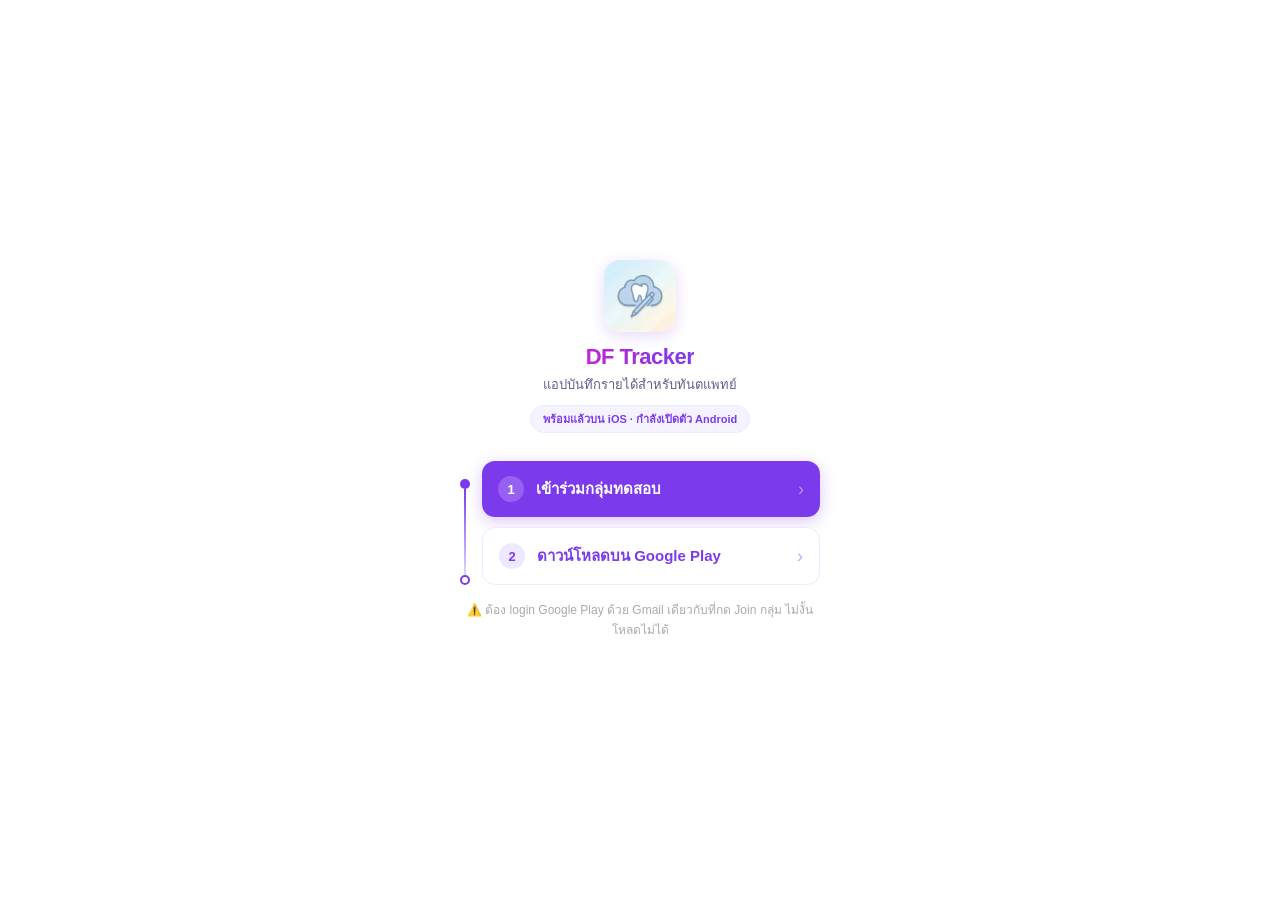
==== beta.html @ 7aa7fbf9 "Update beta landing page - timeline design" ====
<!DOCTYPE html>
<html lang="th">
<head>
  <meta charset="UTF-8">
  <meta name="viewport" content="width=device-width, initial-scale=1.0, maximum-scale=1.0">
  <title>DF Tracker</title>
  <style>
    * { margin: 0; padding: 0; box-sizing: border-box; }

    body {
      font-family: -apple-system, 'Noto Sans Thai', BlinkMacSystemFont, sans-serif;
      background: #fff;
      min-height: 100vh;
      display: flex;
      flex-direction: column;
      align-items: center;
      justify-content: center;
      padding: 28px 20px;
      color: #1a1a2e;
    }

    .app-icon {
      width: 72px;
      height: 72px;
      border-radius: 16px;
      box-shadow: 0 4px 16px rgba(124, 58, 237, 0.18);
      margin-bottom: 12px;
    }

    .app-name {
      font-size: 22px;
      font-weight: 800;
      letter-spacing: -0.5px;
      background: linear-gradient(90deg, #c026d3, #7c3aed);
      -webkit-background-clip: text;
      -webkit-text-fill-color: transparent;
      margin-bottom: 4px;
    }

    .app-tagline {
      font-size: 13px;
      color: #6b5b8a;
      text-align: center;
      margin-bottom: 10px;
    }

    .ios-pill {
      background: #f5f3ff;
      border: 1px solid #ede9fe;
      color: #7c3aed;
      font-size: 11px;
      font-weight: 600;
      padding: 4px 12px;
      border-radius: 100px;
      margin-bottom: 28px;
    }

    /* Timeline wrapper */
    .timeline {
      width: 100%;
      max-width: 360px;
      display: flex;
      gap: 0;
      margin-bottom: 16px;
    }

    /* Left track */
    .track {
      display: flex;
      flex-direction: column;
      align-items: center;
      padding-top: 18px;
      margin-right: 12px;
      flex-shrink: 0;
    }

    .track-dot-fill {
      width: 10px;
      height: 10px;
      border-radius: 50%;
      background: #7c3aed;
      flex-shrink: 0;
    }

    .track-line {
      width: 2px;
      flex: 1;
      background: linear-gradient(to bottom, #7c3aed 0%, #ddd6fe 100%);
      min-height: 28px;
    }

    .track-dot-empty {
      width: 10px;
      height: 10px;
      border-radius: 50%;
      border: 2px solid #7c3aed;
      background: white;
      flex-shrink: 0;
    }

    /* Buttons */
    .steps {
      flex: 1;
      display: flex;
      flex-direction: column;
      gap: 10px;
    }

    .btn {
      display: flex;
      align-items: center;
      padding: 15px 16px;
      border-radius: 13px;
      text-decoration: none;
      -webkit-tap-highlight-color: transparent;
    }

    .btn:active { opacity: 0.85; }

    .btn-primary {
      background: #7c3aed;
      color: white;
      box-shadow: 0 4px 16px rgba(124, 58, 237, 0.28);
    }

    .btn-secondary {
      background: white;
      color: #7c3aed;
      border: 1.5px solid #ede9fe;
    }

    .btn-badge {
      width: 26px;
      height: 26px;
      border-radius: 50%;
      font-size: 13px;
      font-weight: 800;
      display: flex;
      align-items: center;
      justify-content: center;
      flex-shrink: 0;
      margin-right: 12px;
    }

    .btn-primary .btn-badge {
      background: rgba(255,255,255,0.2);
      color: white;
    }

    .btn-secondary .btn-badge {
      background: #ede9fe;
      color: #7c3aed;
    }

    .btn-title {
      font-size: 15px;
      font-weight: 700;
      flex: 1;
    }

    .btn-arrow {
      font-size: 18px;
      opacity: 0.45;
      margin-left: 8px;
    }

    /* Warning */
    .warning {
      width: 100%;
      max-width: 360px;
      font-size: 12px;
      font-weight: 500;
      color: #aaa;
      text-align: center;
      line-height: 1.6;
    }
  </style>
</head>
<body>

  <img class="app-icon" src="icon.png" alt="DF Tracker">
  <div class="app-name">DF Tracker</div>
  <p class="app-tagline">แอปบันทึกรายได้สำหรับทันตแพทย์</p>
  <div class="ios-pill">พร้อมแล้วบน iOS · กำลังเปิดตัว Android</div>

  <div class="timeline">

    <!-- Left track -->
    <div class="track">
      <div class="track-dot-fill"></div>
      <div class="track-line"></div>
      <div class="track-dot-empty"></div>
    </div>

    <!-- Buttons -->
    <div class="steps">
      <a class="btn btn-primary" href="https://groups.google.com/g/df-tracker" target="_blank">
        <div class="btn-badge">1</div>
        <span class="btn-title">เข้าร่วมกลุ่มทดสอบ</span>
        <span class="btn-arrow">›</span>
      </a>

      <a class="btn btn-secondary" href="https://play.google.com/apps/testing/th.co.dftracker" target="_blank">
        <div class="btn-badge">2</div>
        <span class="btn-title">ดาวน์โหลดบน Google Play</span>
        <span class="btn-arrow">›</span>
      </a>
    </div>

  </div>

  <p class="warning">⚠️ ต้อง login Google Play ด้วย Gmail เดียวกับที่กด Join กลุ่ม ไม่งั้นโหลดไม่ได้</p>

</body>
</html>
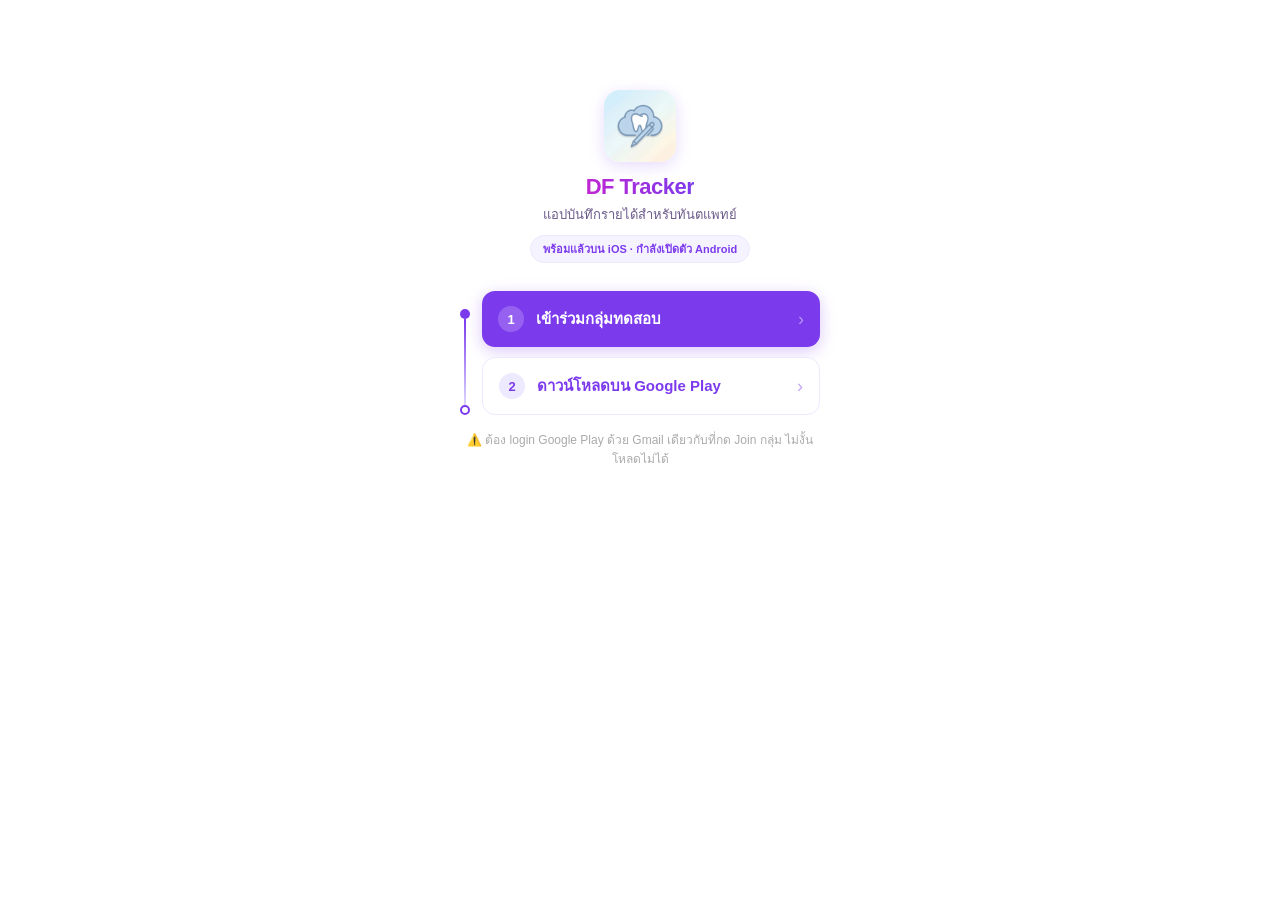
==== commit 8c52e931: "Update beta landing - mobile layout" ====
--- a/beta.html
+++ b/beta.html
@@ -14,8 +14,8 @@
       display: flex;
       flex-direction: column;
       align-items: center;
-      justify-content: center;
-      padding: 28px 20px;
+      justify-content: flex-start;
+      padding: 10vh 20px 28px;
       color: #1a1a2e;
     }
 
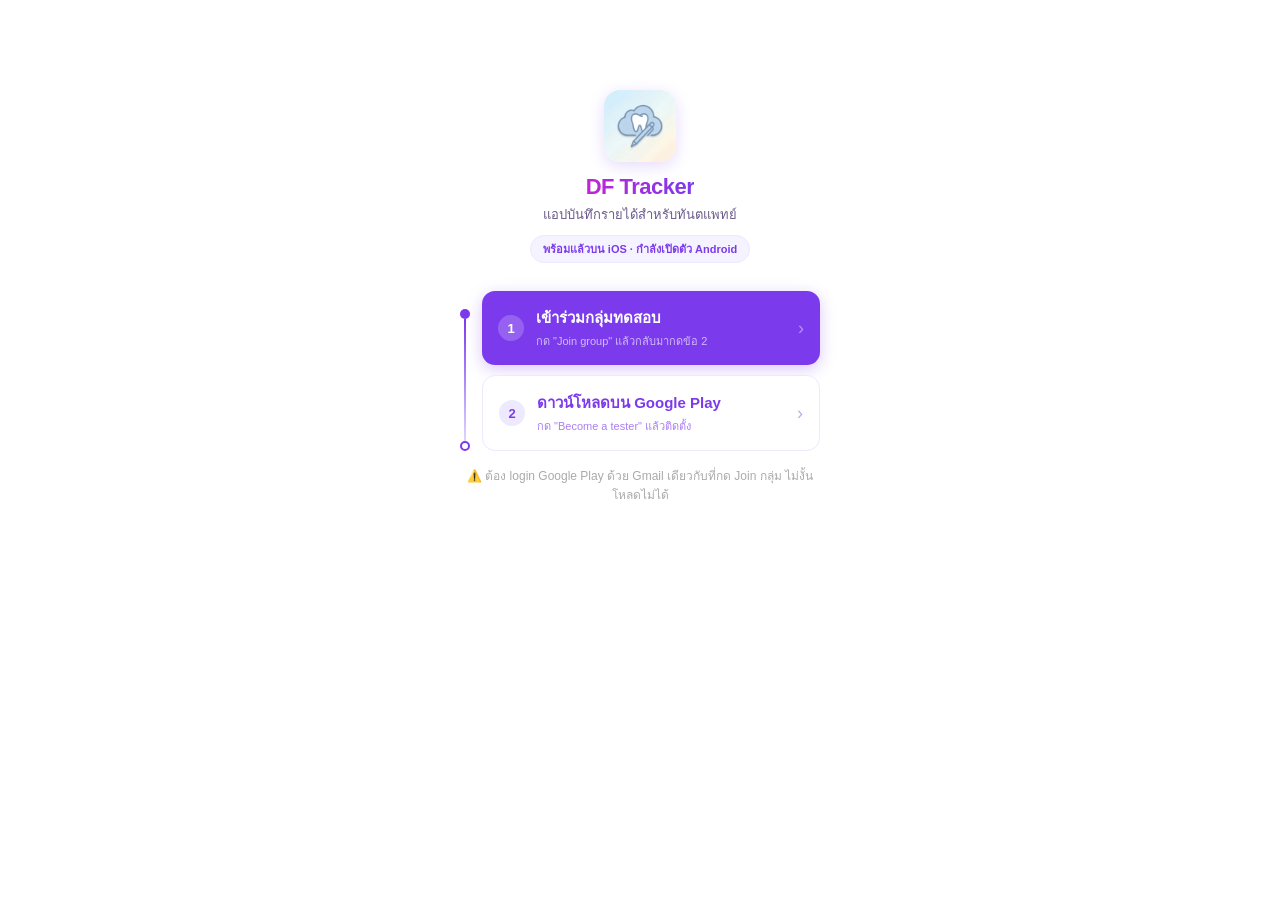
==== commit 18865c31: "Update beta landing - add step sub-text" ====
--- a/beta.html
+++ b/beta.html
@@ -152,10 +152,20 @@
       color: #7c3aed;
     }
 
+    .btn-label { flex: 1; }
+
     .btn-title {
       font-size: 15px;
       font-weight: 700;
-      flex: 1;
+      display: block;
+    }
+
+    .btn-sub {
+      font-size: 11px;
+      font-weight: 500;
+      opacity: 0.65;
+      margin-top: 2px;
+      display: block;
     }
 
     .btn-arrow {
@@ -196,13 +206,19 @@
     <div class="steps">
       <a class="btn btn-primary" href="https://groups.google.com/g/df-tracker" target="_blank">
         <div class="btn-badge">1</div>
-        <span class="btn-title">เข้าร่วมกลุ่มทดสอบ</span>
+        <div class="btn-label">
+          <span class="btn-title">เข้าร่วมกลุ่มทดสอบ</span>
+          <span class="btn-sub">กด "Join group" แล้วกลับมากดข้อ 2</span>
+        </div>
         <span class="btn-arrow">›</span>
       </a>
 
       <a class="btn btn-secondary" href="https://play.google.com/apps/testing/th.co.dftracker" target="_blank">
         <div class="btn-badge">2</div>
-        <span class="btn-title">ดาวน์โหลดบน Google Play</span>
+        <div class="btn-label">
+          <span class="btn-title">ดาวน์โหลดบน Google Play</span>
+          <span class="btn-sub">กด "Become a tester" แล้วติดตั้ง</span>
+        </div>
         <span class="btn-arrow">›</span>
       </a>
     </div>
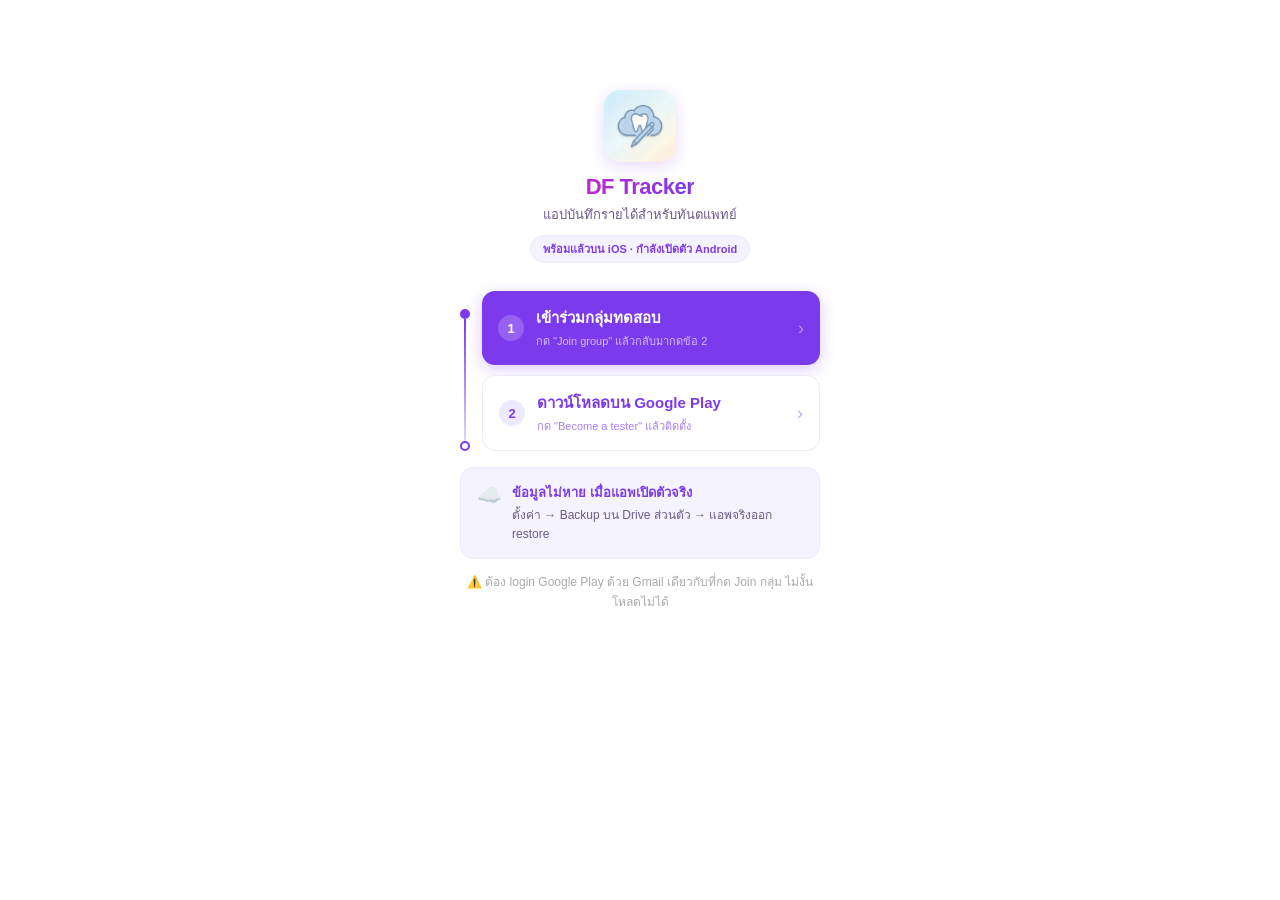
==== commit c0da3c1e: "feat: อัปเดต beta.html — เพิ่ม backup info box + ย่อ copy Co-Authored-By: Claude Sonnet 4.6 <noreply" ====
--- a/beta.html
+++ b/beta.html
@@ -172,6 +172,43 @@
       font-size: 18px;
       opacity: 0.45;
       margin-left: 8px;
+    }
+
+    /* Backup info */
+    .backup-info {
+      width: 100%;
+      max-width: 360px;
+      background: #f5f3ff;
+      border: 1.5px solid #ede9fe;
+      border-radius: 13px;
+      padding: 14px 16px;
+      margin-bottom: 14px;
+      display: flex;
+      gap: 10px;
+      align-items: flex-start;
+    }
+
+    .backup-icon {
+      font-size: 20px;
+      flex-shrink: 0;
+      margin-top: 1px;
+    }
+
+    .backup-text {
+      flex: 1;
+    }
+
+    .backup-title {
+      font-size: 13px;
+      font-weight: 700;
+      color: #7c3aed;
+      margin-bottom: 3px;
+    }
+
+    .backup-desc {
+      font-size: 12px;
+      color: #6b5b8a;
+      line-height: 1.6;
     }
 
     /* Warning */
@@ -225,6 +262,14 @@
 
   </div>
 
+  <div class="backup-info">
+    <div class="backup-icon">☁️</div>
+    <div class="backup-text">
+      <div class="backup-title">ข้อมูลไม่หาย เมื่อแอพเปิดตัวจริง</div>
+      <div class="backup-desc">ตั้งค่า → Backup บน Drive ส่วนตัว → แอพจริงออก restore</div>
+    </div>
+  </div>
+
   <p class="warning">⚠️ ต้อง login Google Play ด้วย Gmail เดียวกับที่กด Join กลุ่ม ไม่งั้นโหลดไม่ได้</p>
 
 </body>
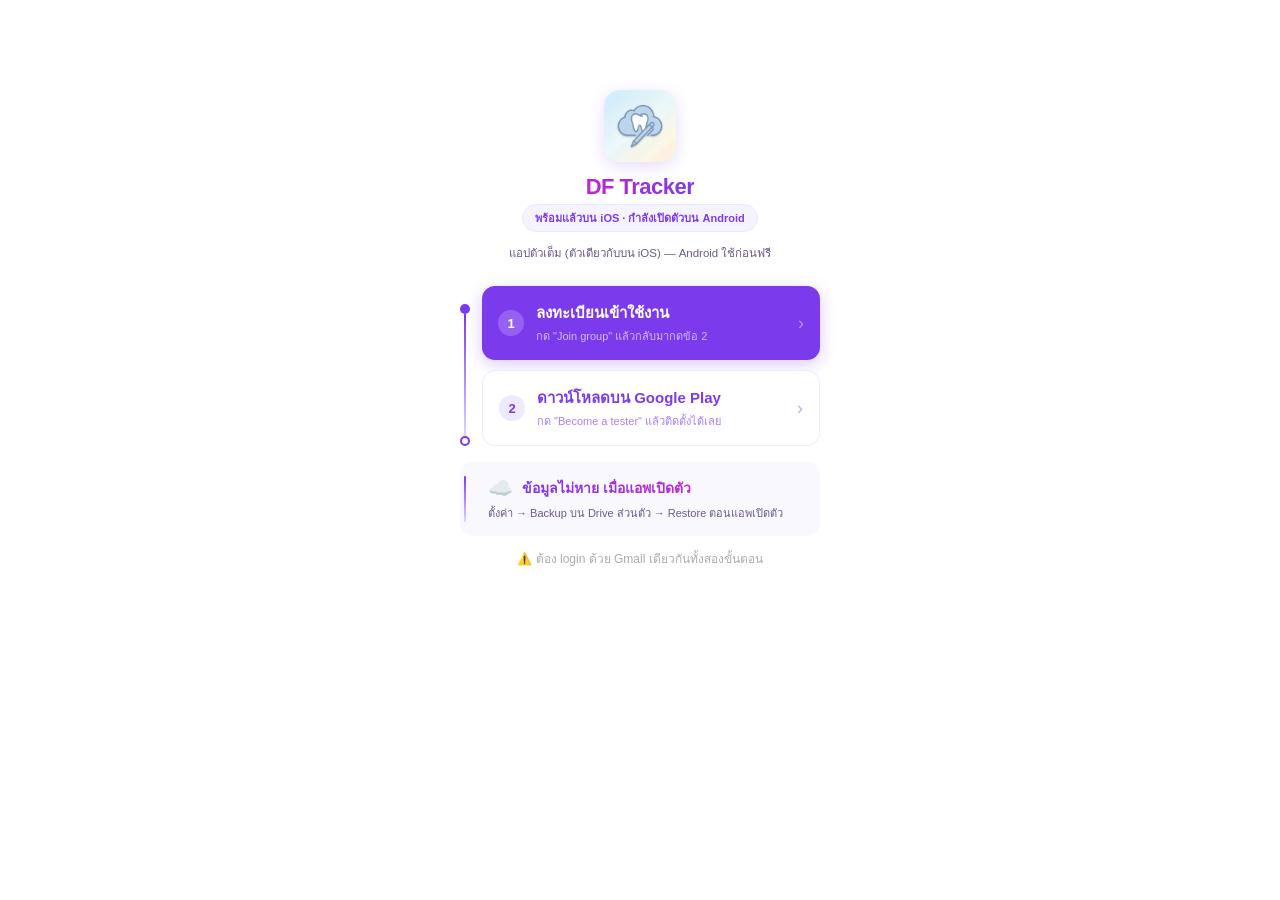
==== commit 8b0452ce: "fix: ปรับ copy หน้า beta เป็นโทน "แอปพร้อมแล้ว รอขึ้น Play Store" + เด่นจุด backup ข้อมูล ลดความรู้ส" ====
--- a/beta.html
+++ b/beta.html
@@ -37,13 +37,6 @@
       margin-bottom: 4px;
     }
 
-    .app-tagline {
-      font-size: 13px;
-      color: #6b5b8a;
-      text-align: center;
-      margin-bottom: 10px;
-    }
-
     .ios-pill {
       background: #f5f3ff;
       border: 1px solid #ede9fe;
@@ -52,7 +45,16 @@
       font-weight: 600;
       padding: 4px 12px;
       border-radius: 100px;
-      margin-bottom: 28px;
+      margin-bottom: 12px;
+    }
+
+    .explainer {
+      font-size: 11.5px;
+      color: #6b5b8a;
+      text-align: center;
+      line-height: 1.6;
+      margin-bottom: 24px;
+      white-space: nowrap;
     }
 
     /* Timeline wrapper */
@@ -174,41 +176,59 @@
       margin-left: 8px;
     }
 
-    /* Backup info */
+    /* Backup info — inline note ยิงตรงข้อกังวล "แค่ test" แต่คลีน ไม่หนักเท่ากล่อง CTA */
+    /* เส้นซ้ายใช้ gradient เดียวกับ .track-line (ม่วง → ลาเวนเดอร์อ่อน) ให้รู้สึกเหมือนเป็นเส้น timeline เดิมที่ไหลต่อลงมา */
     .backup-info {
+      position: relative;
       width: 100%;
       max-width: 360px;
-      background: #f5f3ff;
-      border: 1.5px solid #ede9fe;
+      background: #faf8ff;
       border-radius: 13px;
-      padding: 14px 16px;
+      padding: 14px 16px 14px 28px;
       margin-bottom: 14px;
       display: flex;
-      gap: 10px;
-      align-items: flex-start;
+      flex-direction: column;
+      gap: 5px;
+    }
+
+    .backup-info::before {
+      content: '';
+      position: absolute;
+      left: 4px;
+      top: 14px;
+      bottom: 14px;
+      width: 2px;
+      border-radius: 1px;
+      background: linear-gradient(to bottom, #7c3aed 0%, #ddd6fe 100%);
+    }
+
+    .backup-head {
+      display: flex;
+      align-items: center;
+      gap: 9px;
     }
 
     .backup-icon {
       font-size: 20px;
       flex-shrink: 0;
-      margin-top: 1px;
-    }
-
-    .backup-text {
-      flex: 1;
     }
 
     .backup-title {
-      font-size: 13px;
-      font-weight: 700;
-      color: #7c3aed;
-      margin-bottom: 3px;
+      font-size: 14px;
+      font-weight: 800;
+      background: linear-gradient(90deg, #7c3aed, #c026d3);
+      -webkit-background-clip: text;
+      -webkit-text-fill-color: transparent;
+      line-height: 1.3;
     }
 
     .backup-desc {
-      font-size: 12px;
+      font-size: 11px;
       color: #6b5b8a;
-      line-height: 1.6;
+      line-height: 1.5;
+      white-space: nowrap;
+      overflow: hidden;
+      text-overflow: ellipsis;
     }
 
     /* Warning */
@@ -220,6 +240,7 @@
       color: #aaa;
       text-align: center;
       line-height: 1.6;
+      white-space: nowrap;
     }
   </style>
 </head>
@@ -227,8 +248,8 @@
 
   <img class="app-icon" src="icon.png" alt="DF Tracker">
   <div class="app-name">DF Tracker</div>
-  <p class="app-tagline">แอปบันทึกรายได้สำหรับทันตแพทย์</p>
-  <div class="ios-pill">พร้อมแล้วบน iOS · กำลังเปิดตัว Android</div>
+  <div class="ios-pill">พร้อมแล้วบน iOS · กำลังเปิดตัวบน Android</div>
+  <p class="explainer">แอปตัวเต็ม (ตัวเดียวกับบน iOS) — Android ใช้ก่อนฟรี</p>
 
   <div class="timeline">
 
@@ -244,7 +265,7 @@
       <a class="btn btn-primary" href="https://groups.google.com/g/df-tracker" target="_blank">
         <div class="btn-badge">1</div>
         <div class="btn-label">
-          <span class="btn-title">เข้าร่วมกลุ่มทดสอบ</span>
+          <span class="btn-title">ลงทะเบียนเข้าใช้งาน</span>
           <span class="btn-sub">กด "Join group" แล้วกลับมากดข้อ 2</span>
         </div>
         <span class="btn-arrow">›</span>
@@ -254,7 +275,7 @@
         <div class="btn-badge">2</div>
         <div class="btn-label">
           <span class="btn-title">ดาวน์โหลดบน Google Play</span>
-          <span class="btn-sub">กด "Become a tester" แล้วติดตั้ง</span>
+          <span class="btn-sub">กด "Become a tester" แล้วติดตั้งได้เลย</span>
         </div>
         <span class="btn-arrow">›</span>
       </a>
@@ -263,14 +284,14 @@
   </div>
 
   <div class="backup-info">
-    <div class="backup-icon">☁️</div>
-    <div class="backup-text">
-      <div class="backup-title">ข้อมูลไม่หาย เมื่อแอพเปิดตัวจริง</div>
-      <div class="backup-desc">ตั้งค่า → Backup บน Drive ส่วนตัว → แอพจริงออก restore</div>
+    <div class="backup-head">
+      <span class="backup-icon">☁️</span>
+      <span class="backup-title">ข้อมูลไม่หาย เมื่อแอพเปิดตัว</span>
     </div>
+    <div class="backup-desc">ตั้งค่า → Backup บน Drive ส่วนตัว → Restore ตอนแอพเปิดตัว</div>
   </div>
 
-  <p class="warning">⚠️ ต้อง login Google Play ด้วย Gmail เดียวกับที่กด Join กลุ่ม ไม่งั้นโหลดไม่ได้</p>
+  <p class="warning">⚠️ ต้อง login ด้วย Gmail เดียวกันทั้งสองขั้นตอน</p>
 
 </body>
 </html>
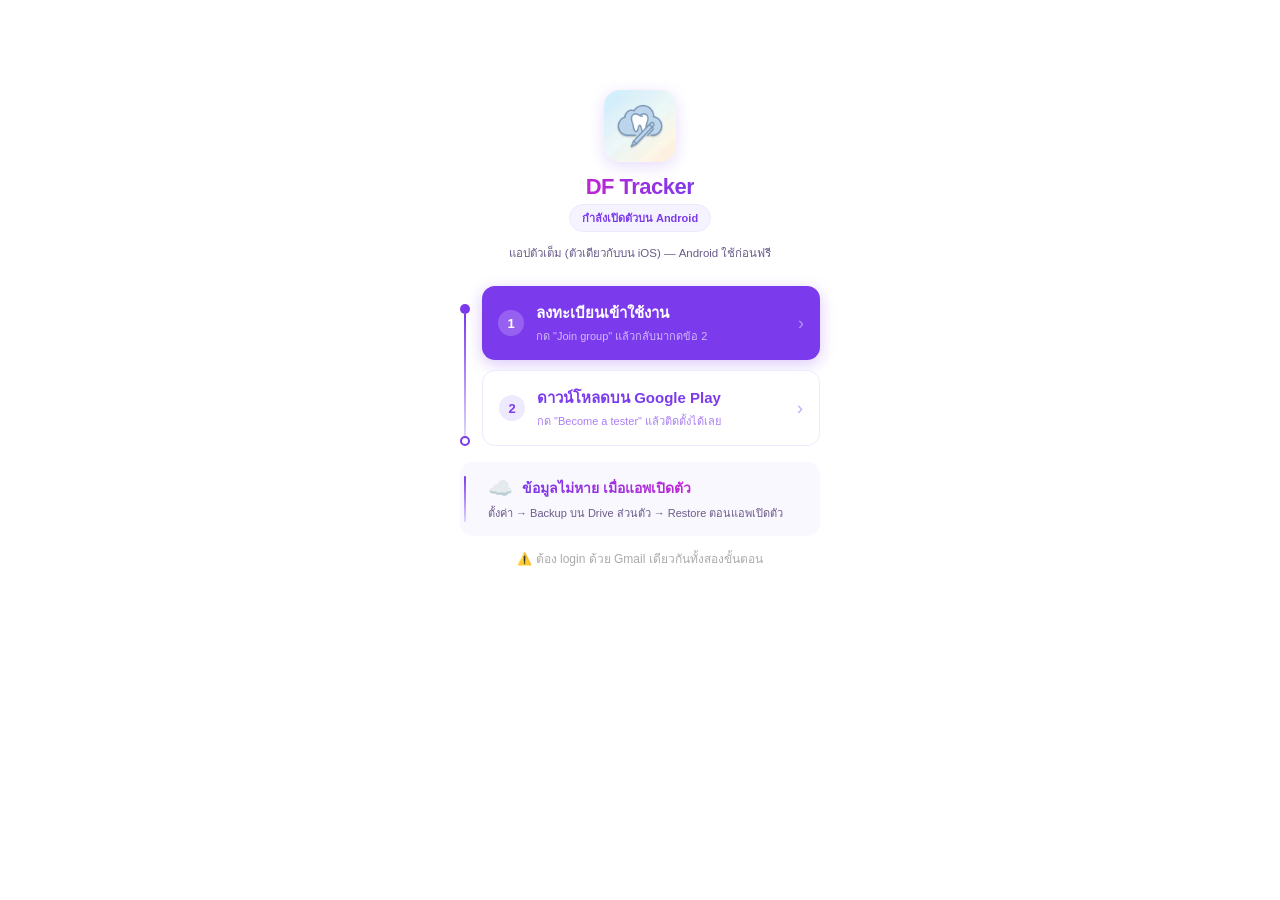
==== commit 57031492: "fix: ตัด "พร้อมแล้วบน iOS" ออกจาก pill หน้า beta — เหลือแค่ข้อความบอกสถานะ Android" ====
--- a/beta.html
+++ b/beta.html
@@ -248,7 +248,7 @@
 
   <img class="app-icon" src="icon.png" alt="DF Tracker">
   <div class="app-name">DF Tracker</div>
-  <div class="ios-pill">พร้อมแล้วบน iOS · กำลังเปิดตัวบน Android</div>
+  <div class="ios-pill">กำลังเปิดตัวบน Android</div>
   <p class="explainer">แอปตัวเต็ม (ตัวเดียวกับบน iOS) — Android ใช้ก่อนฟรี</p>
 
   <div class="timeline">
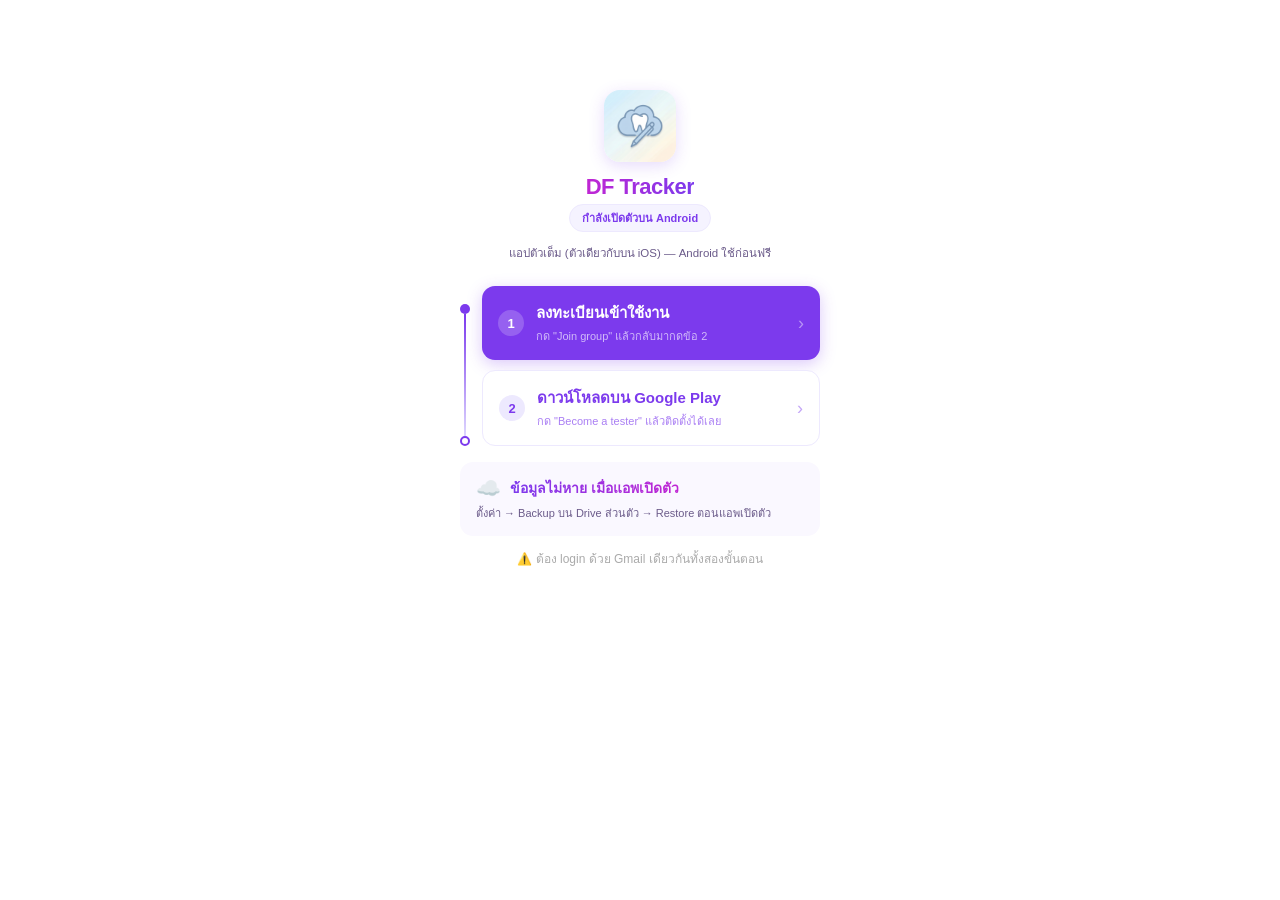
==== commit 1626f94c: "fix: ตัดเส้น accent ซ้ายของกล่อง backup info ออก ปรับ padding ให้สมมาตร — ดูคลีนขึ้น" ====
--- a/beta.html
+++ b/beta.html
@@ -179,27 +179,15 @@
     /* Backup info — inline note ยิงตรงข้อกังวล "แค่ test" แต่คลีน ไม่หนักเท่ากล่อง CTA */
     /* เส้นซ้ายใช้ gradient เดียวกับ .track-line (ม่วง → ลาเวนเดอร์อ่อน) ให้รู้สึกเหมือนเป็นเส้น timeline เดิมที่ไหลต่อลงมา */
     .backup-info {
-      position: relative;
       width: 100%;
       max-width: 360px;
       background: #faf8ff;
       border-radius: 13px;
-      padding: 14px 16px 14px 28px;
+      padding: 14px 16px;
       margin-bottom: 14px;
       display: flex;
       flex-direction: column;
       gap: 5px;
-    }
-
-    .backup-info::before {
-      content: '';
-      position: absolute;
-      left: 4px;
-      top: 14px;
-      bottom: 14px;
-      width: 2px;
-      border-radius: 1px;
-      background: linear-gradient(to bottom, #7c3aed 0%, #ddd6fe 100%);
     }
 
     .backup-head {
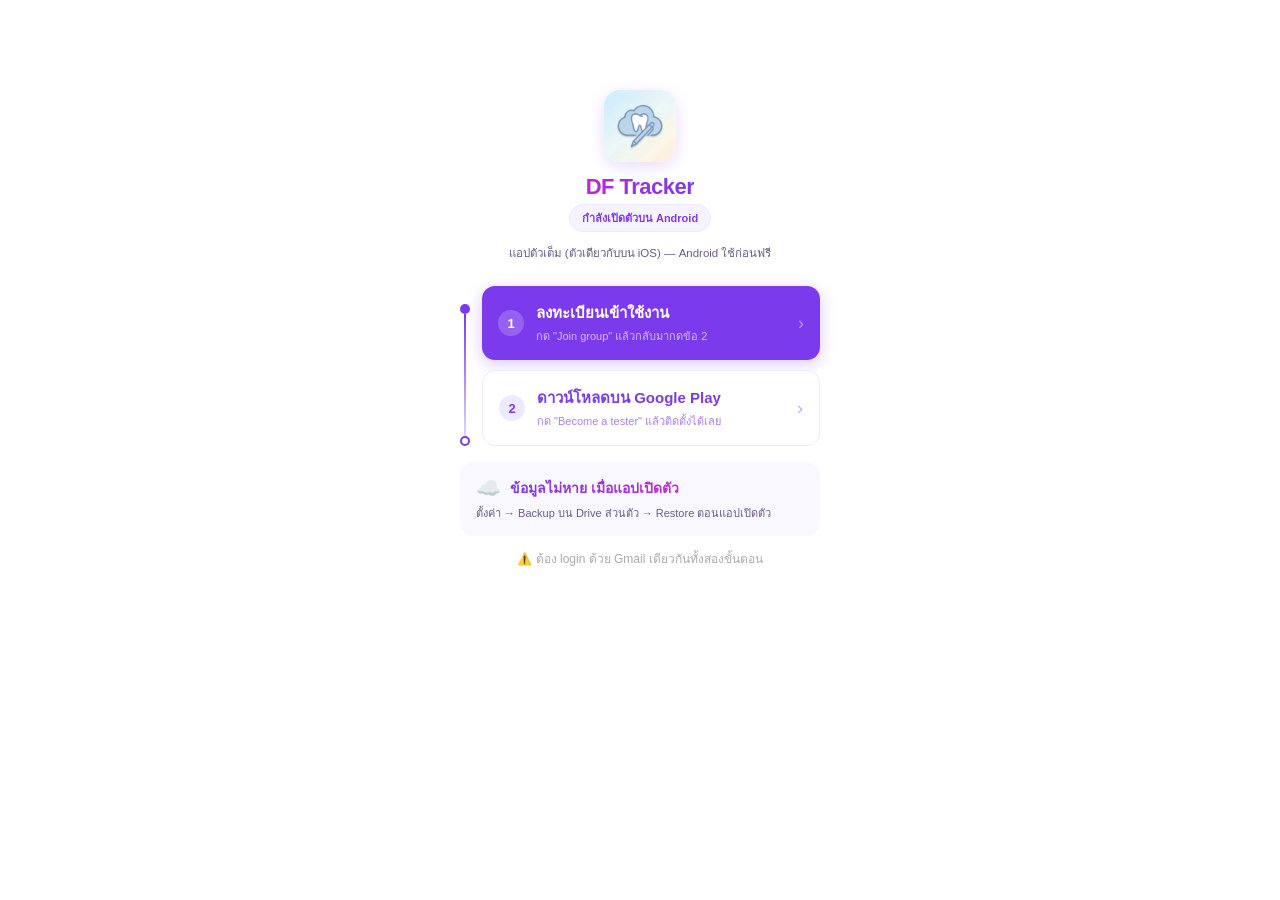
==== commit 74f4b8c4: "fix: แก้สะกด "แอพ" เป็น "แอป" ในหน้า beta ให้ตรงตามหลักภาษาไทย" ====
--- a/beta.html
+++ b/beta.html
@@ -274,9 +274,9 @@
   <div class="backup-info">
     <div class="backup-head">
       <span class="backup-icon">☁️</span>
-      <span class="backup-title">ข้อมูลไม่หาย เมื่อแอพเปิดตัว</span>
+      <span class="backup-title">ข้อมูลไม่หาย เมื่อแอปเปิดตัว</span>
     </div>
-    <div class="backup-desc">ตั้งค่า → Backup บน Drive ส่วนตัว → Restore ตอนแอพเปิดตัว</div>
+    <div class="backup-desc">ตั้งค่า → Backup บน Drive ส่วนตัว → Restore ตอนแอปเปิดตัว</div>
   </div>
 
   <p class="warning">⚠️ ต้อง login ด้วย Gmail เดียวกันทั้งสองขั้นตอน</p>
